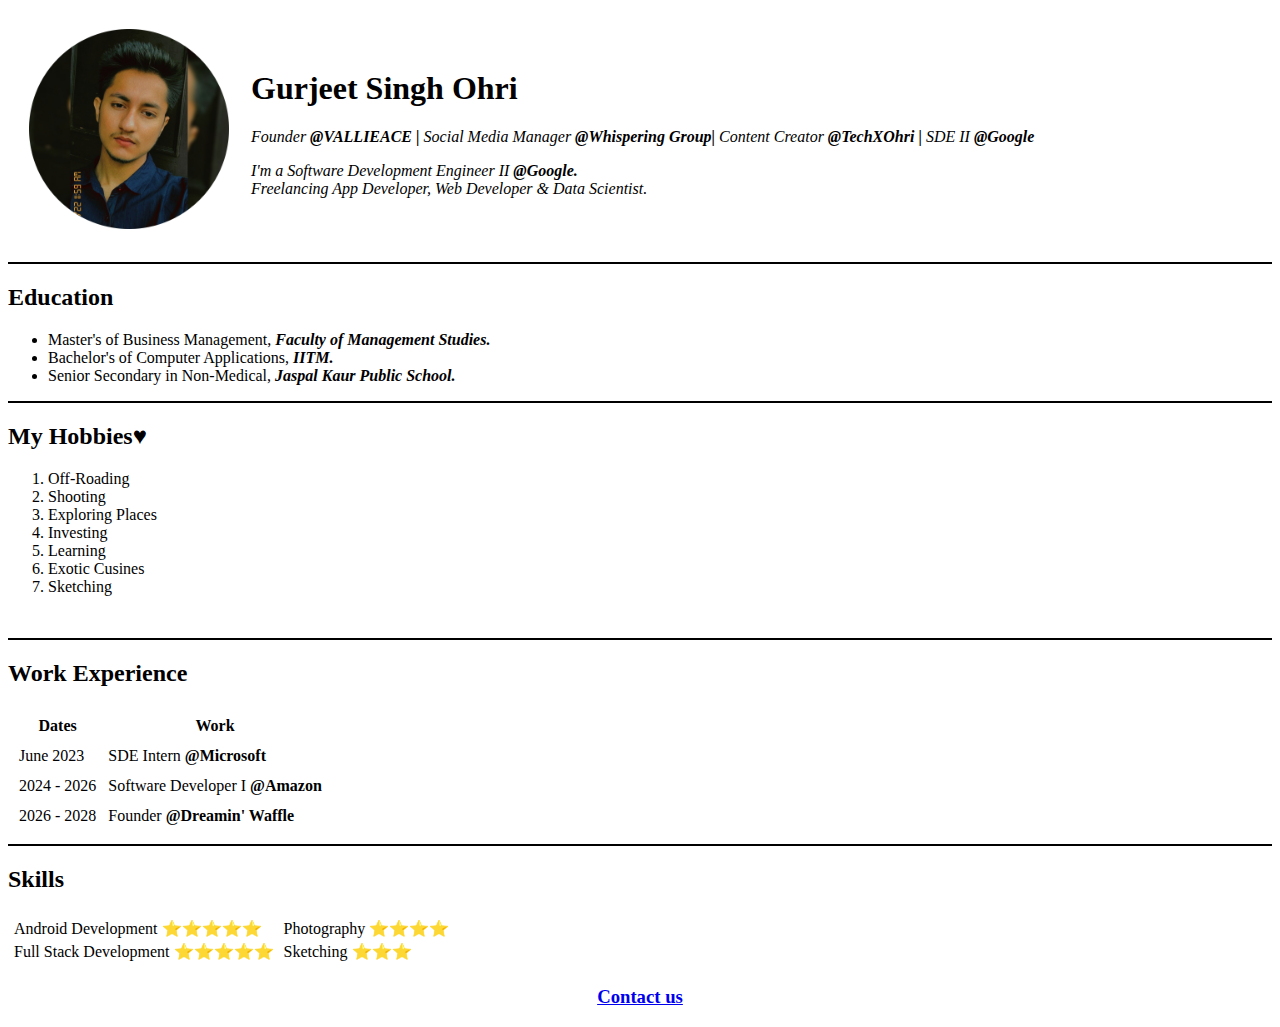
==== index.html @ 69c7e157 "Add initial cv website files" ====
<!DOCTYPE html>
<html lang="en">

<head>
    <meta charset="UTF-8">
    <meta http-equiv="X-UA-Compatible" content="IE=edge">
    <meta name="viewport" content="width=device-width, initial-scale=1.0">
    <title>Gurjeet's Personal Website</title>
</head>

<body>
    <table cellspacing = "20">
        <tr>
            <td>
                <img src="Gurjeet.png" alt="Gurjeet's Profile Picture" width="200">
            </td>

            <td>
                <h1>Gurjeet Singh Ohri</h1>
                <p>
                    <em>Founder <strong>@VALLIEACE</strong> <b>|</b> Social Media Manager <strong>@Whispering Group</Strong><b>|</b> Content Creator <Strong>@TechXOhri</Strong> <b>|</b> SDE II <strong>@Google</strong></em>
                </p>
                <p>
                    <em>I'm a Software Development Engineer II <Strong>@Google.</Strong></em>
                    <br>
                    <i>Freelancing App Developer, Web Developer & Data Scientist.</i>
                </p>
            
            </td>
        </tr>
    </table>
    <hr size="2" noshade color = 'Black'>
    <p>    
    <h2>Education</h2>        
        <ul>
            <li>Master's of Business Management, <strong><em>Faculty of Management Studies.</em></strong></li>
            <li>Bachelor's of Computer Applications, <strong><em>IITM.</em></strong></li>
            <li>Senior Secondary in Non-Medical, <strong><em>Jaspal Kaur Public School.</em></strong></li>
        </ul>
    </p>
    <hr size="2" noshade color = 'Black'>
    <p>
        <h2>My Hobbies♥</h2>
        <ol>
            <li>Off-Roading</li>
            <li>Shooting</li>
            <li>Exploring Places</li>
            <li>Investing</li>
            <li>Learning</li>
            <li>Exotic Cusines</li>
            <li>Sketching</li>
        </ol>
    </p>
    <br>    
    <hr size="2" color = 'Black' noshade>
    <h2>Work Experience</h2>
    <table cellspacing = "10">
        <thead>
            <th>Dates</th>
            <th>Work</th>
        </thead>
        <tr>
            <td>June 2023</td>
            <td>SDE Intern <strong>@Microsoft</strong></td>
        </tr>
        <tr>
            <td>2024 - 2026</td>
            <td>Software Developer I <strong>@Amazon</strong></td>
        </tr>
        <tr>
            <td>2026 - 2028</td>
            <td>Founder <strong>@Dreamin' Waffle</strong></td>
        </tr>
    </table>
    <hr size="2" color = 'Black' noshade>
    
    <h2>Skills</h2>
    
    <!-- <table cellspacing = "10">
        <tr>
            <td>Android Development ⭐⭐⭐⭐⭐
                <br>
                Full Stack Development ⭐⭐⭐⭐⭐
            </td>

            <td>
                Photography ⭐⭐⭐⭐
                <br>
                Sketching ⭐⭐⭐
            </td>
        </tr>
    </table> -->

    <table>
        <tr>
            <td>
                <table>
                    <tr>
                        <td>Android Development ⭐⭐⭐⭐⭐</td>
                    </tr>
                    <tr>
                        <td>Full Stack Development ⭐⭐⭐⭐⭐</td>
                    </tr>
                </table>
            </td>
            <td>
                <table>
                    <tr>
                        <td>Photography ⭐⭐⭐⭐</td>
                    </tr>
                    <tr>
                        <td>Sketching ⭐⭐⭐</td>
                    </tr>
                </table>
            </td>
        </tr>
    </table>

    <center>
    <p>
        <a href="Contact.html"><h3>Contact us</h3></a>
    </p>
    </center>
    <!-- <img src="Gurjeet.jpg" width="265">
    <h2>Education: </h2>
    <h3>Bachelor's in Computer Applications: <br> <i>IITM</i> </h3>
    <h4>Dec 2021 - May 2024</h4>
    <h3>Senior Secondary: <br> <i>JKPS</i> </h3>
    <h4>2019 - 2021</h4> -->
</body>

</html>
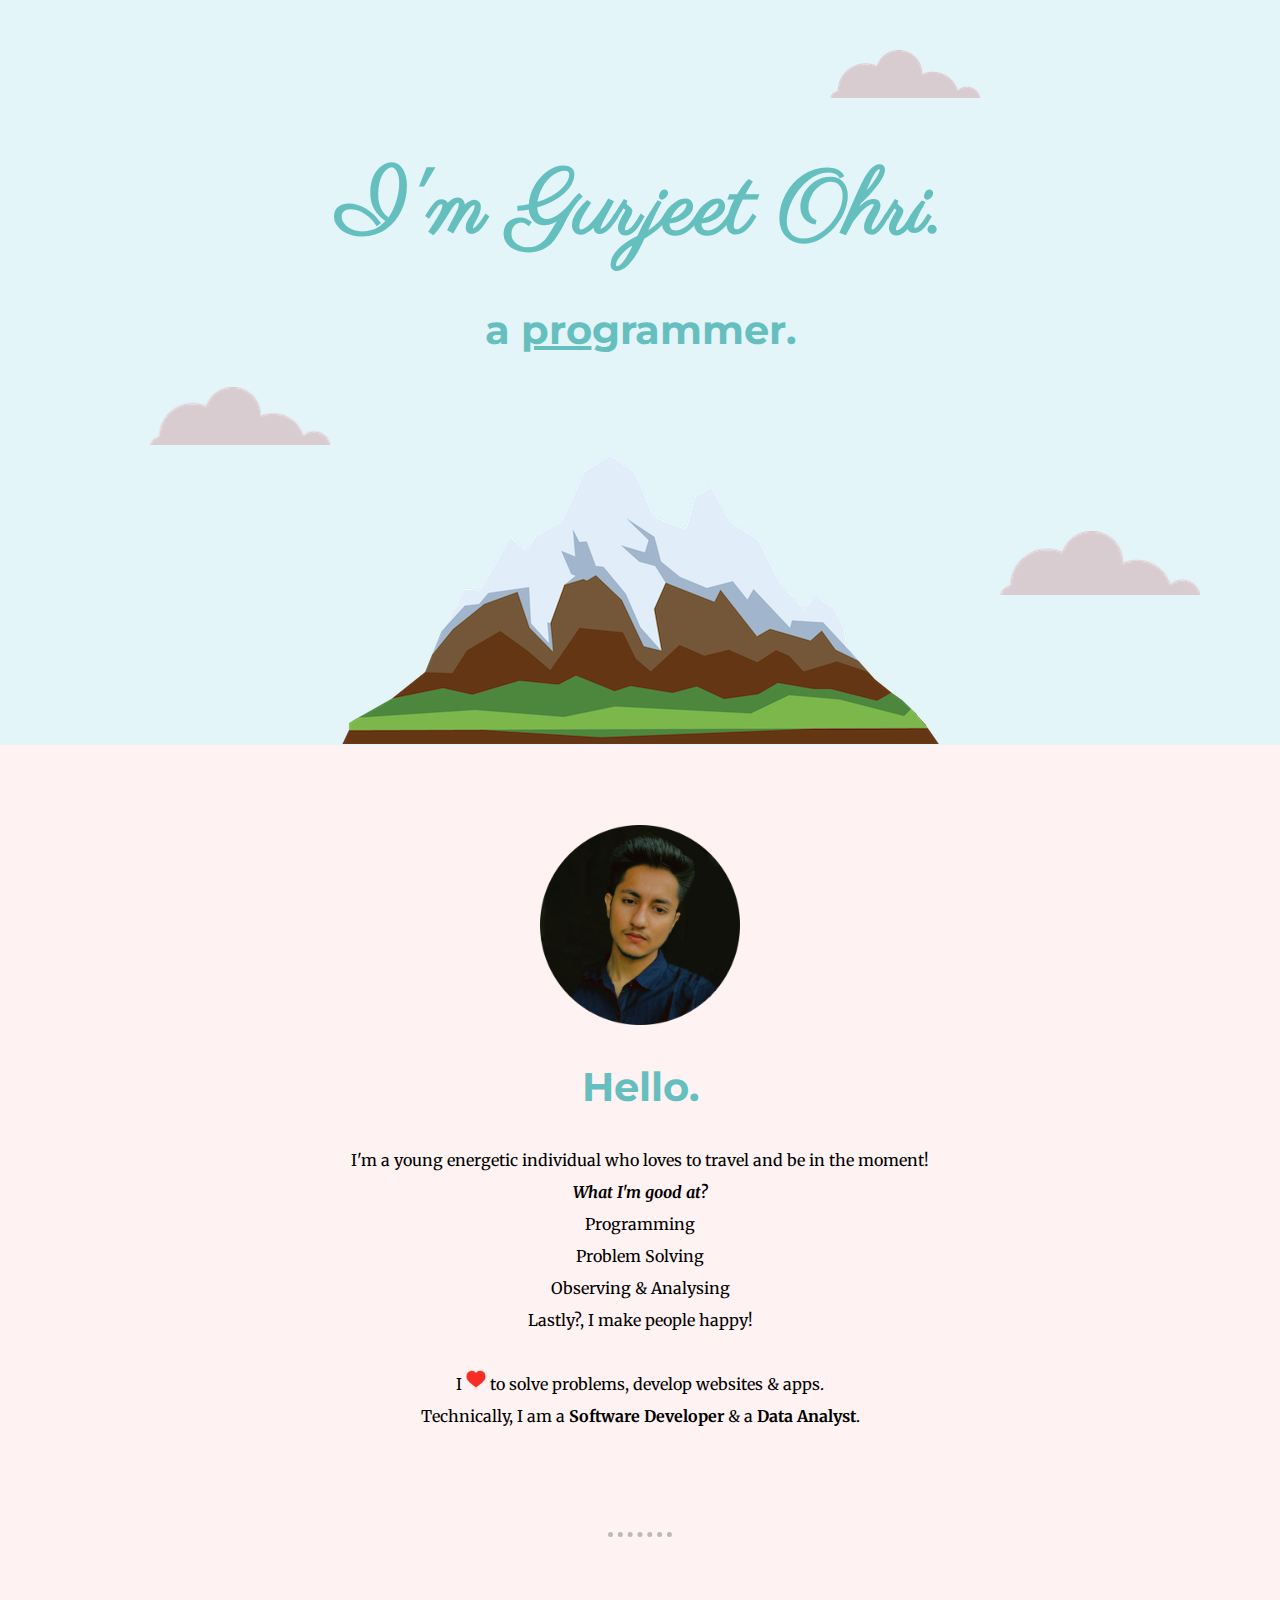
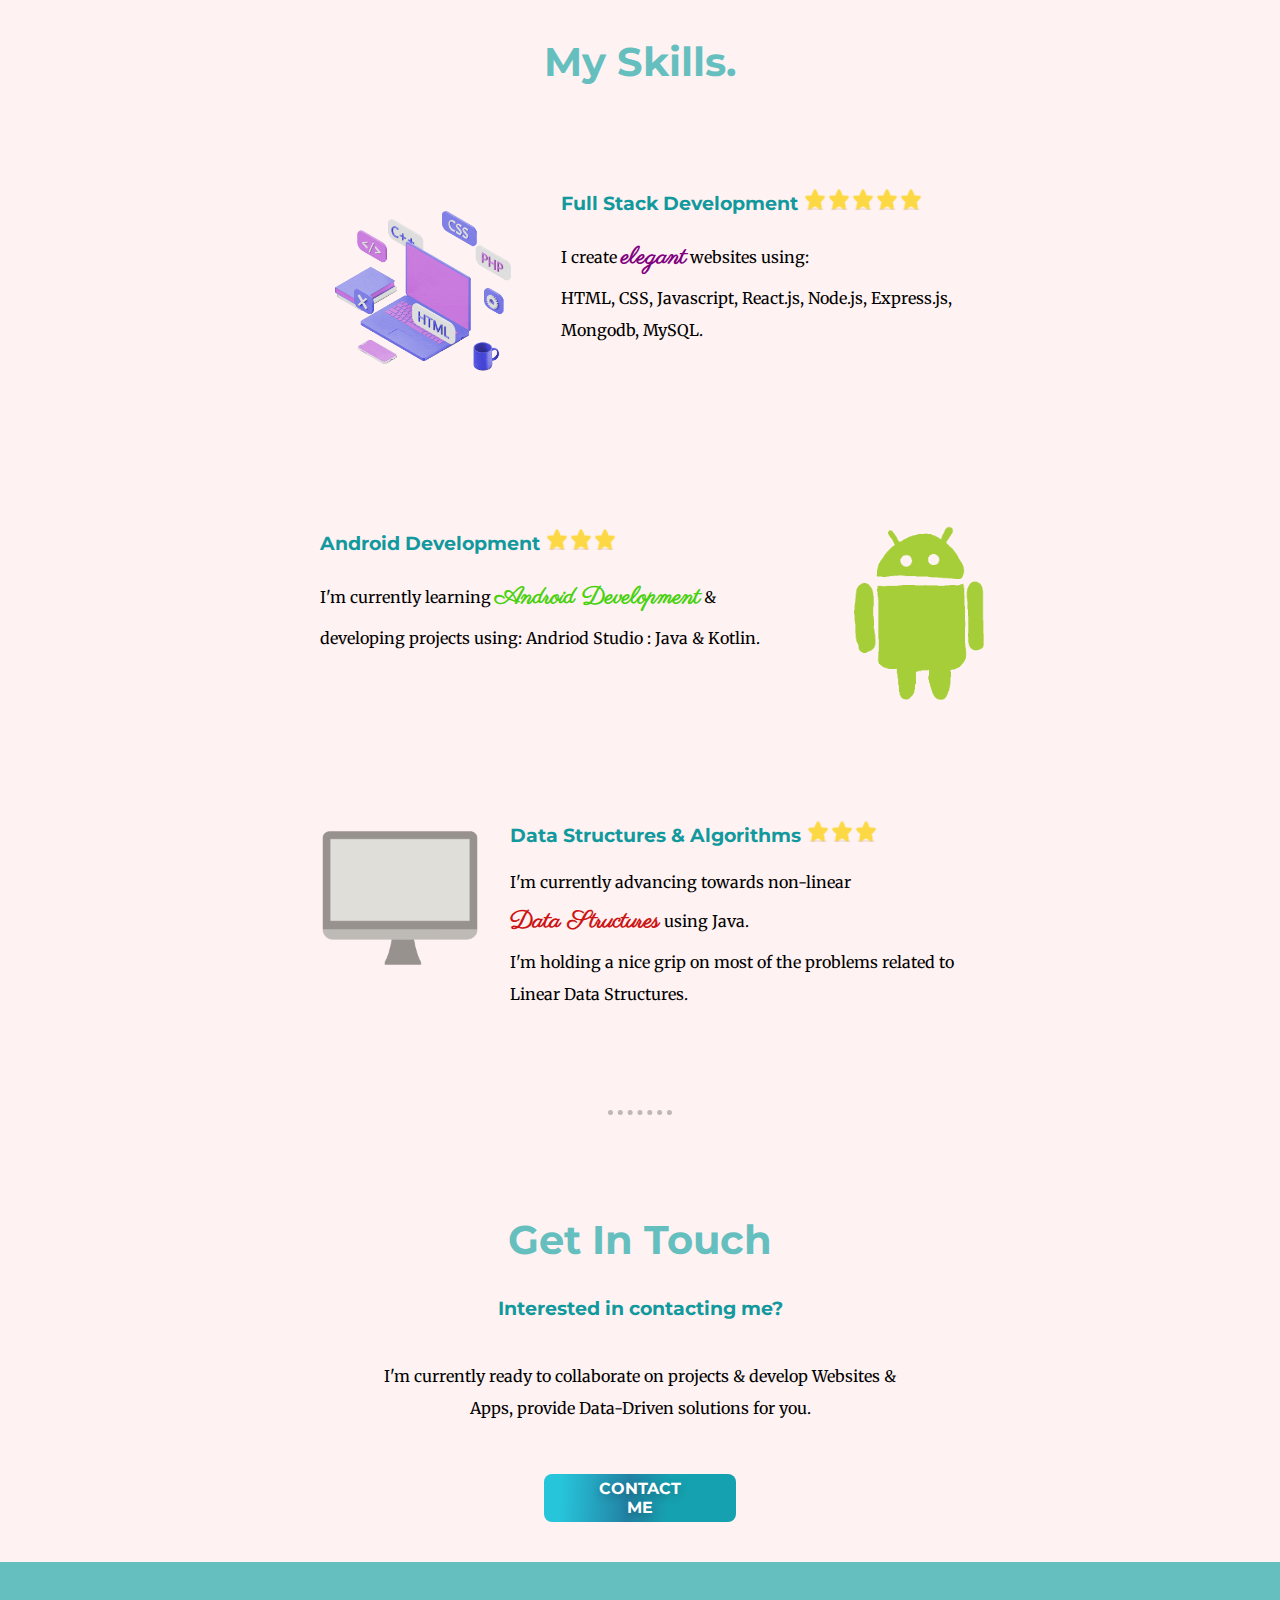
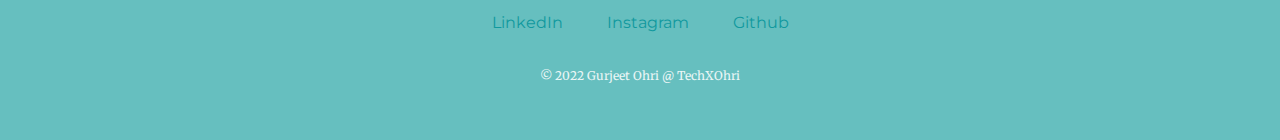
==== commit dd9a37ef: "Add files via upload" ====
--- a/index.html
+++ b/index.html
@@ -1,132 +1,116 @@
 <!DOCTYPE html>
-<html lang="en">
+<html>
 
 <head>
-    <meta charset="UTF-8">
-    <meta http-equiv="X-UA-Compatible" content="IE=edge">
-    <meta name="viewport" content="width=device-width, initial-scale=1.0">
-    <title>Gurjeet's Personal Website</title>
+    <meta charset="UTF-8" />
+    <title>Gurjeet Singh Ohri</title>
+    <link rel="stylesheet" href="css/styles.css" />
+    <link rel="icon" href="css/icon.ico" />
+    <link href="https://fonts.googleapis.com/css2?family=Merriweather&family=Montserrat&family=Parisienne&display=swap" rel="stylesheet">
 </head>
 
 <body>
-    <table cellspacing = "20">
-        <tr>
-            <td>
-                <img src="Gurjeet.png" alt="Gurjeet's Profile Picture" width="200">
-            </td>
+    <div class="top">
+        <img class="top-cloud object" src="images/cloud.png" alt="Cloud-img" data-value="3"/>
+        <h1>I'm Gurjeet Ohri.</h1>
+        <h2 class="programmer">a <span class="pro">pro</span>grammer.</h2>
+        <img class="bottom-cloud object" src="images/cloud.png" alt="Cloud-img" data-value="5"/>
+        <img src="images/mountain.png" alt="Mountain-img" />
+        <img class="bottom-right-cloud object" src="images/cloud.png" alt="Cloud-img" data-value="-8"/>
+    </div>
 
-            <td>
-                <h1>Gurjeet Singh Ohri</h1>
+    <div class="middle">
+        <div class="profile">
+            <img src="images/Gurjeet copy.png" alt="profile-img" width="200" style="margin-top: 80px;"/>
+            <h2>Hello.</h2>
+            <p id="intro">
+                I'm a young energetic individual who loves to travel and be in the moment!
+                <br>
+                <em><strong>What I'm good at?</strong></em>
+                <br>
+                    Programming 
+                    <br>
+                    Problem Solving
+                    <br>
+                    Observing & Analysing 
+                    <br>
+                    Lastly?, I make people happy! 
+                    <br>
+                <br>
+                I <img src="images/red heart.png" width="20px"> to solve problems, develop websites & apps.
+                <br>
+                Technically, I am a <strong>Software Developer</strong> & a <strong>Data Analyst</strong>.
+            </p>
+        </div>
+        <hr />
+
+        <div class="skills">
+            
+            <h2>My Skills.</h2>
+            
+            <div class="skill-row">
+                <img class="webdev" src="images/webdev.gif" alt="webdev-gif" />
+                <!-- width="240px" -->
+                <h3>Full Stack Development <span><img src="images/star.png" alt="star-img" class="star"><img src="images/star.png" alt="star-img" class="star"><img src="images/star.png" alt="star-img" class="star"><img src="images/star.png" alt="star-img" class="star"><img src="images/star.png" alt="star-img" class="star"></span></h3>
                 <p>
-                    <em>Founder <strong>@VALLIEACE</strong> <b>|</b> Social Media Manager <strong>@Whispering Group</Strong><b>|</b> Content Creator <Strong>@TechXOhri</Strong> <b>|</b> SDE II <strong>@Google</strong></em>
+                    I create <span id="elegant">elegant</span> websites using: <br>
+                    HTML, CSS, Javascript, React.js, Node.js, Express.js, Mongodb, MySQL.
                 </p>
+            </div>
+            
+            <div class="skill-row">
+                <img class="Android" src="images/android.gif" alt="android-gif" />
+                <!-- width="155px" -->
+                <h3 style="margin-top: 180px;">Android Development <span><img src="images/star.png" alt="star-img" class="star"><img src="images/star.png" alt="star-img" class="star"><img src="images/star.png" alt="star-img" class="star"></span></h3>
                 <p>
-                    <em>I'm a Software Development Engineer II <Strong>@Google.</Strong></em>
+                    I'm currently learning <span id="AndroidDev">Android Development</span> & developing projects using: Andriod Studio : Java & Kotlin.
+                    <br><br><br>
+                </p>
+            </div>
+
+            <div class="skill-row">
+                <img class="Laptop" src="images/laptop.gif" alt="Laptop-gif" />
+                <!-- width="160px" -->
+                <h3>Data Structures & Algorithms <span><img src="images/star.png" alt="star-img" class="star"><img src="images/star.png" alt="star-img" class="star"><img src="images/star.png" alt="star-img" class="star"></span></h3>
+                <p>
+                    I'm currently advancing towards non-linear 
                     <br>
-                    <i>Freelancing App Developer, Web Developer & Data Scientist.</i>
+                    <span id="DSA">Data Structures</span> using Java. <br>
+                    I'm holding a nice grip on most of the problems related to Linear Data Structures.
                 </p>
-            
-            </td>
-        </tr>
-    </table>
-    <hr size="2" noshade color = 'Black'>
-    <p>    
-    <h2>Education</h2>        
-        <ul>
-            <li>Master's of Business Management, <strong><em>Faculty of Management Studies.</em></strong></li>
-            <li>Bachelor's of Computer Applications, <strong><em>IITM.</em></strong></li>
-            <li>Senior Secondary in Non-Medical, <strong><em>Jaspal Kaur Public School.</em></strong></li>
-        </ul>
-    </p>
-    <hr size="2" noshade color = 'Black'>
-    <p>
-        <h2>My Hobbies♥</h2>
-        <ol>
-            <li>Off-Roading</li>
-            <li>Shooting</li>
-            <li>Exploring Places</li>
-            <li>Investing</li>
-            <li>Learning</li>
-            <li>Exotic Cusines</li>
-            <li>Sketching</li>
-        </ol>
-    </p>
-    <br>    
-    <hr size="2" color = 'Black' noshade>
-    <h2>Work Experience</h2>
-    <table cellspacing = "10">
-        <thead>
-            <th>Dates</th>
-            <th>Work</th>
-        </thead>
-        <tr>
-            <td>June 2023</td>
-            <td>SDE Intern <strong>@Microsoft</strong></td>
-        </tr>
-        <tr>
-            <td>2024 - 2026</td>
-            <td>Software Developer I <strong>@Amazon</strong></td>
-        </tr>
-        <tr>
-            <td>2026 - 2028</td>
-            <td>Founder <strong>@Dreamin' Waffle</strong></td>
-        </tr>
-    </table>
-    <hr size="2" color = 'Black' noshade>
+            </div>
+        
+        </div>
+        <hr />
+        <div class="contact-me">
+            <h2>Get In Touch</h2>
+            <h3>Interested in contacting me?</h3>
+            <p class="contact-msg">
+                I'm currently ready to collaborate on projects & develop Websites & Apps, provide Data-Driven solutions for you.
+            </p>
+            <a class="CONTACT ME" href="mailto:gurjeetsinghohri@gmail.com"><button class="btn" role="button">CONTACT ME</button></a>
+        </div>
+    </div>
+
+    <div class="bottom">
+        <a class="footer-link" href="https://www.linkedin.com/in/gurjeetohri/" target="_blank">LinkedIn</a>
+        <a class="footer-link" href="https://www.instagram.com/gurjeetsinghohri/" target="_blank">Instagram</a>
+        <a class="footer-link" href="https://github.com/GurjeetOhri" target="_blank">Github</a>
+        <p class="copyright">© 2022 Gurjeet Ohri @ TechXOhri</p>
+    </div>
+
+    <script type="text/javascript">
+        document.addEventListener("mousemove", parallax);
+        function parallax(e){
+        document.querySelectorAll(".object").forEach(function(move){
     
-    <h2>Skills</h2>
+            var moving_value = move.getAttribute("data-value");
+            var x = (e.clientX * moving_value) / 250;
+            var y = (e.clientY * moving_value) / 250;
     
-    <!-- <table cellspacing = "10">
-        <tr>
-            <td>Android Development ⭐⭐⭐⭐⭐
-                <br>
-                Full Stack Development ⭐⭐⭐⭐⭐
-            </td>
-
-            <td>
-                Photography ⭐⭐⭐⭐
-                <br>
-                Sketching ⭐⭐⭐
-            </td>
-        </tr>
-    </table> -->
-
-    <table>
-        <tr>
-            <td>
-                <table>
-                    <tr>
-                        <td>Android Development ⭐⭐⭐⭐⭐</td>
-                    </tr>
-                    <tr>
-                        <td>Full Stack Development ⭐⭐⭐⭐⭐</td>
-                    </tr>
-                </table>
-            </td>
-            <td>
-                <table>
-                    <tr>
-                        <td>Photography ⭐⭐⭐⭐</td>
-                    </tr>
-                    <tr>
-                        <td>Sketching ⭐⭐⭐</td>
-                    </tr>
-                </table>
-            </td>
-        </tr>
-    </table>
-
-    <center>
-    <p>
-        <a href="Contact.html"><h3>Contact us</h3></a>
-    </p>
-    </center>
-    <!-- <img src="Gurjeet.jpg" width="265">
-    <h2>Education: </h2>
-    <h3>Bachelor's in Computer Applications: <br> <i>IITM</i> </h3>
-    <h4>Dec 2021 - May 2024</h4>
-    <h3>Senior Secondary: <br> <i>JKPS</i> </h3>
-    <h4>2019 - 2021</h4> -->
+            move.style.transform = "translateX(" + x + "px) translateY(" + y + "px)";
+        });
+        }
+        </script>
 </body>
-
 </html>--- a/css/styles.css
+++ b/css/styles.css
@@ -0,0 +1,221 @@
+/*********************************************************** Tag Selectors ***********************************************************/
+body {
+    margin: 0px;
+    text-align: center;
+    font-family: "Merriweather", serif;
+    /* font-size: 2em; */
+    /* margin-top: 0px;
+    margin-bottom: 0px;
+    margin-left: 0px;
+    margin-right: 0px; */
+}
+
+h1 {
+    /* padding-top: 100px; */
+    /* margin-top: 50px; */
+    /* font-family: 'Sa cramento', cursive; */
+    margin: 50px auto 0 auto;
+    font-family: "Parisienne", cursive;
+    font-size: 5.625rem;
+    color: #66bfbf;
+    /* 100% = 16px = 1em */
+    /* width: 10%;
+    margin: 0 auto; */
+    /* 0 auto 0 auto */
+}
+
+h2 {
+    font-family: "Montserrat", sans-serif;
+    font-size: 2.5rem;
+    color: #66bfbf;
+}
+
+h3 {
+    font-family: "Montserrat", sans-serif;
+    color: #11999e;
+}
+
+hr {
+    border-style: dotted none none;
+    border-width: 5px;
+    border-color: rgba(128, 128, 128, 0.514);
+    width: 5%;
+    margin: 100px auto;
+}
+
+p {
+    line-height: 2;
+}
+
+/************************************************************* ID Selectors *************************************************************/
+
+/* #intro{
+    width: 30%;
+    margin: auto;
+} */
+
+#elegant{
+    font-family: "Parisienne", cursive;
+    font-size: 1.5rem;
+    font-weight: bolder;
+    color: purple;
+}
+
+#AndroidDev{
+    font-family: "Parisienne", cursive;
+    font-size: 1.5rem;
+    font-weight: bolder;
+    color: rgb(72, 209, 14);
+}
+
+#DSA{
+    font-family: "Parisienne", cursive;
+    font-size: 1.5rem;
+    font-weight: bolder;
+    color: rgb(204, 20, 20);
+}
+
+/*******************************************************  Class Selectors  *******************************************************/
+
+.top {
+    background-color: #e4f5f9;
+    position: relative;
+    padding-top: 100px;
+    height: 645px;
+}
+
+.middle {
+    background-color: #fff2f2;
+    /* margin: 0px;    
+    height: 200px;
+    width: 200px;
+    background-color: red; */
+}
+
+.bottom {
+    background-color: #66bfbf;
+    padding: 50px 0 20px;
+    /* margin: 0px;
+    height: 200px;
+    width: 200px;
+    background-color: blue; */
+}
+
+.pro {
+    text-decoration: underline;
+}
+
+.top-cloud {
+    position: absolute;
+    top: 50px;
+    right: 300px;
+}
+
+.bottom-cloud {
+    width: 180px;
+    position: absolute;
+    left: 150px;
+    bottom: 300px;
+}
+
+.bottom-right-cloud{
+    width: 200px;
+    position: absolute;
+    right: 80px;
+    bottom: 150px;
+}
+
+.footer-link {
+    color: #11999e;
+    font-family: "Montserrat", sans-serif;
+    margin: 10px 20px;
+    text-decoration: none;
+}
+
+.footer-link:hover{
+    color: #eaf6f6;
+}
+
+.programmar {
+    font-weight: normal;
+}
+
+.skill-row {
+    width: 50%;
+    margin: 100px auto 100px auto;
+    text-align: left;
+    /* line-height: 2; */
+}
+
+.copyright {
+    color: #eaf6f6;
+    font-size: 0.75rem;
+    padding: 20px 0;
+}
+
+.contact-msg {
+    width: 40%;
+    margin: 40px auto 50px;
+}
+
+.btn {
+    margin: 0px auto 40px;
+    background-image: linear-gradient(92.88deg,
+            #27c5da 9.16%,
+            #2282a4 43.89%,
+            #16a1b0 64.72%);
+    border-radius: 8px;
+    border-style: none;
+    box-sizing: border-box;
+    color: #ffffff;
+    cursor: pointer;
+    flex-shrink: 0;
+    font-family: "Montserrat", sans-serif;
+    font-size: 16px;
+    font-weight: bold;
+    height: 3rem;
+    width: 12rem;
+    padding: 0 1.6rem;
+    text-align: center;
+    text-shadow: rgba(0, 0, 0, 0.25) 0 3px 8px;
+    transition: all 0.5s;
+    user-select: none;
+    -webkit-user-select: none;
+    touch-action: manipulation;
+}
+
+.btn:hover {
+    box-shadow: #11999ead 0 1px 20px;
+    transition-duration: 0.1s;
+}
+
+@media (min-width: 768px) {
+    .btn {
+        padding: 0 2.6rem;
+    }
+}
+
+.star{
+    width: 1.5rem;
+}
+/************************************************************* Images *************************************************************/
+
+.webdev {
+    width: 33%;
+    float: left;
+    margin-right: 30px;
+}
+
+.Android {
+    position: relative;
+    left: 30px;
+    width: 22%;
+    float: right;
+    margin-left: 30px;
+}
+
+.Laptop {
+    width: 25%;
+    float: left;
+    margin-right: 30px;
+}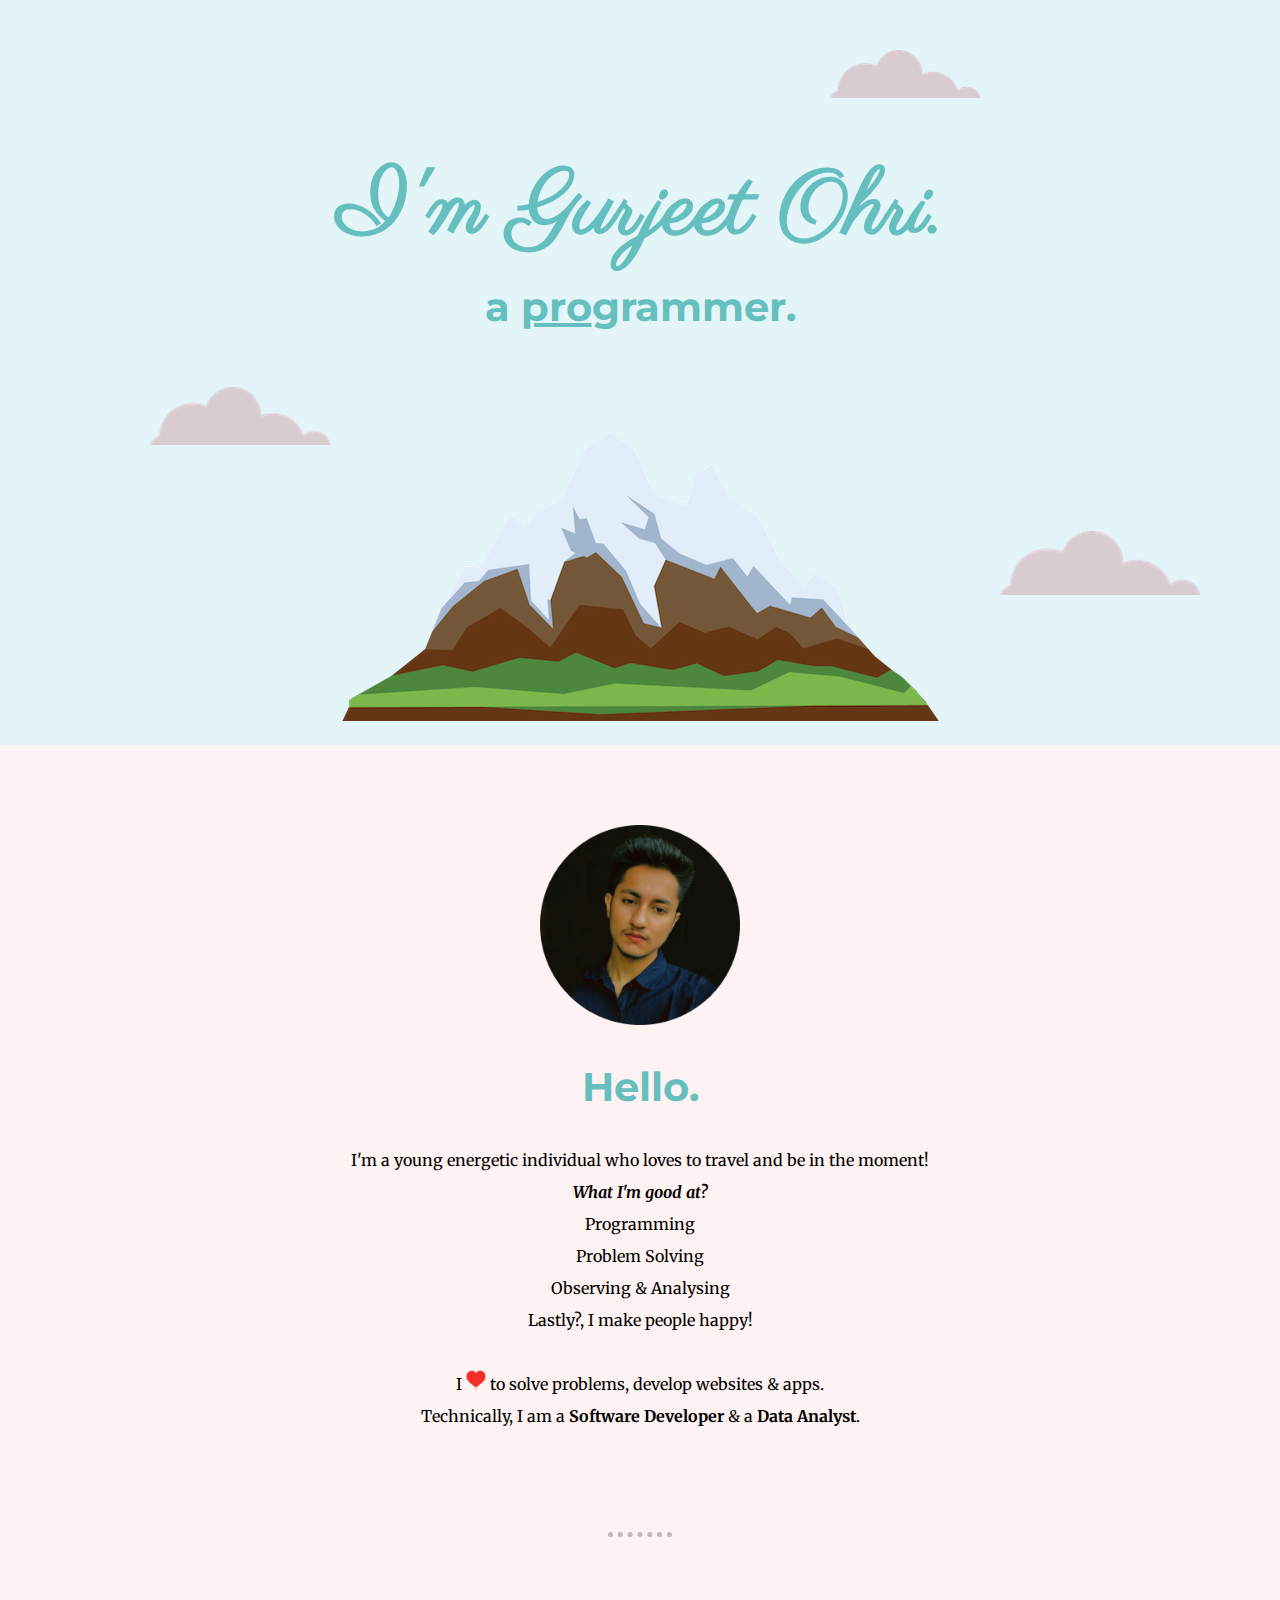
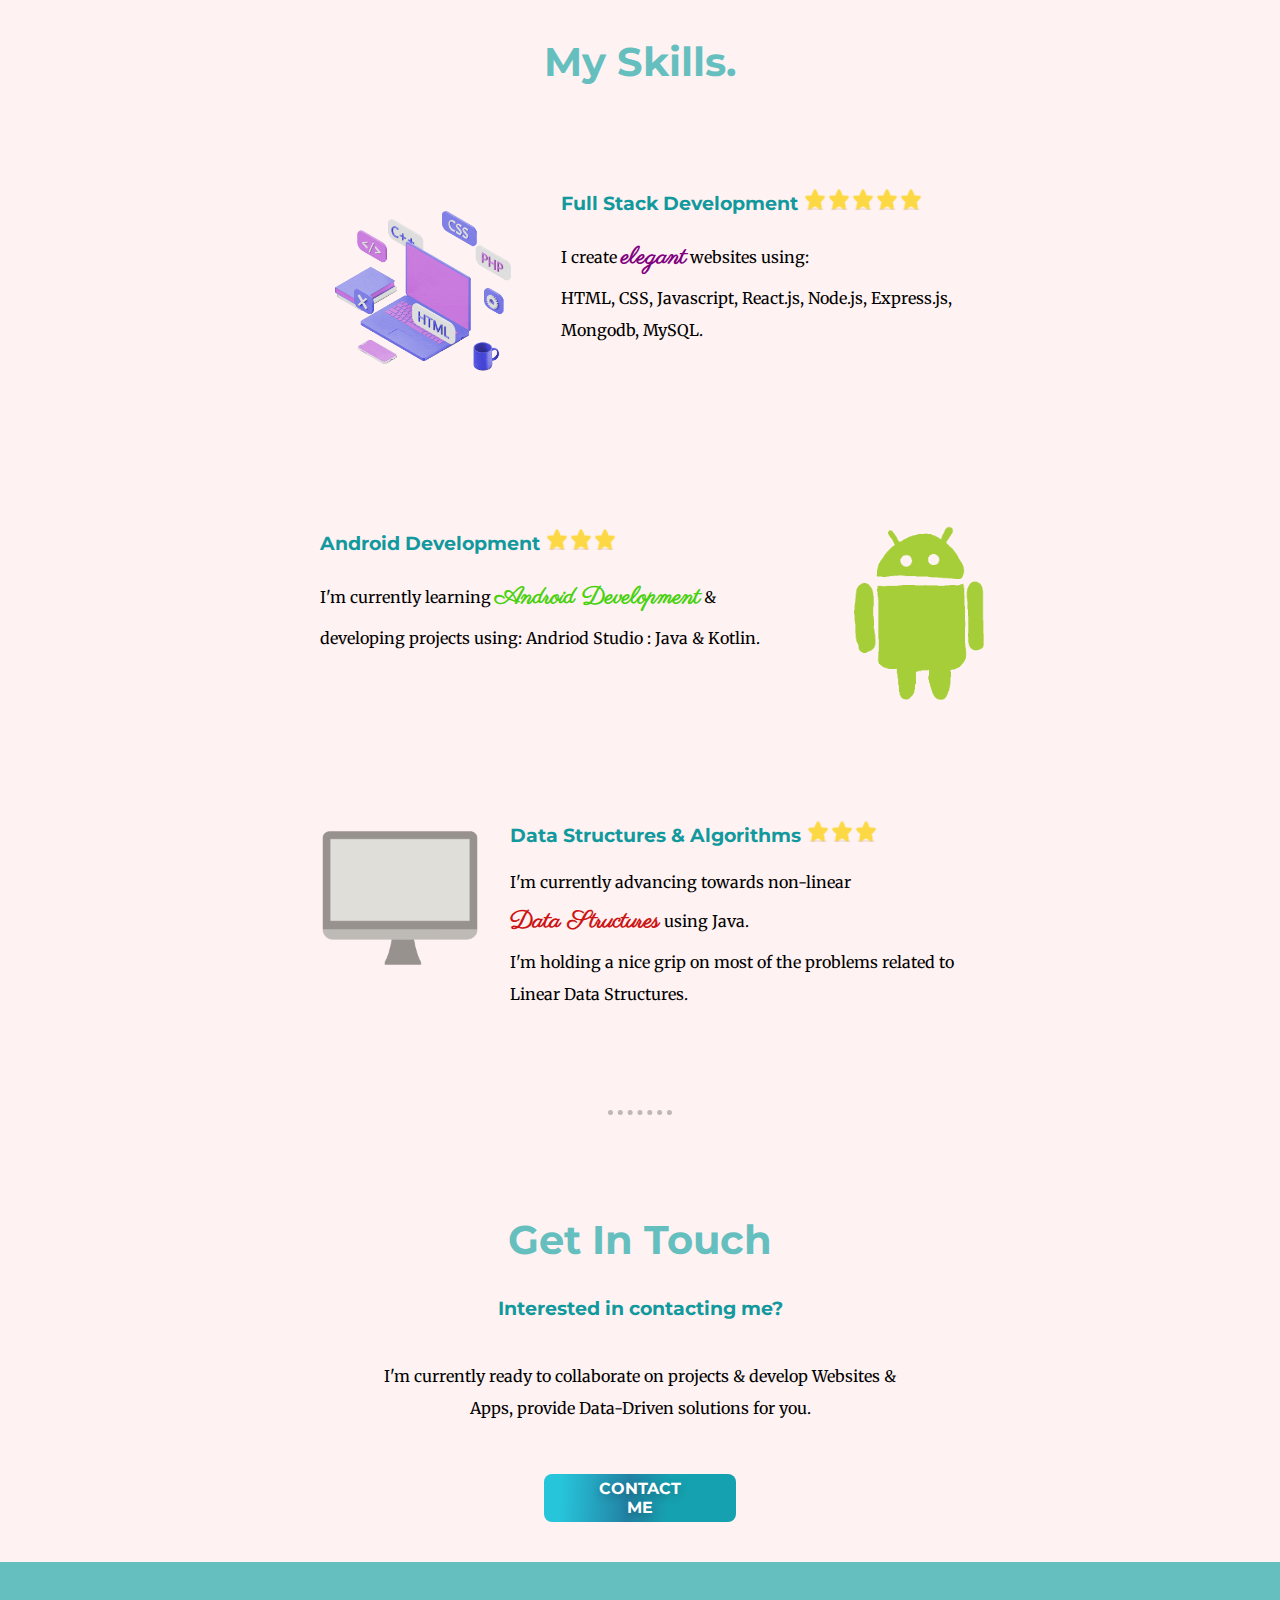
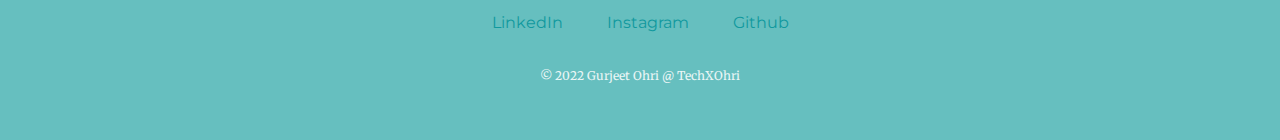
==== commit 64a28529: "Update index.html" ====
--- a/index.html
+++ b/index.html
@@ -13,7 +13,7 @@
     <div class="top">
         <img class="top-cloud object" src="images/cloud.png" alt="Cloud-img" data-value="3"/>
         <h1>I'm Gurjeet Ohri.</h1>
-        <h2 class="programmer">a <span class="pro">pro</span>grammer.</h2>
+        <h2 class="programmer" style="margin-top: 10px">a <span class="pro">pro</span>grammer.</h2>
         <img class="bottom-cloud object" src="images/cloud.png" alt="Cloud-img" data-value="5"/>
         <img src="images/mountain.png" alt="Mountain-img" />
         <img class="bottom-right-cloud object" src="images/cloud.png" alt="Cloud-img" data-value="-8"/>
@@ -113,4 +113,4 @@
         }
         </script>
 </body>
-</html>+</html>
--- a/css/styles.css
+++ b/css/styles.css
@@ -218,4 +218,4 @@
     width: 25%;
     float: left;
     margin-right: 30px;
-}+}
